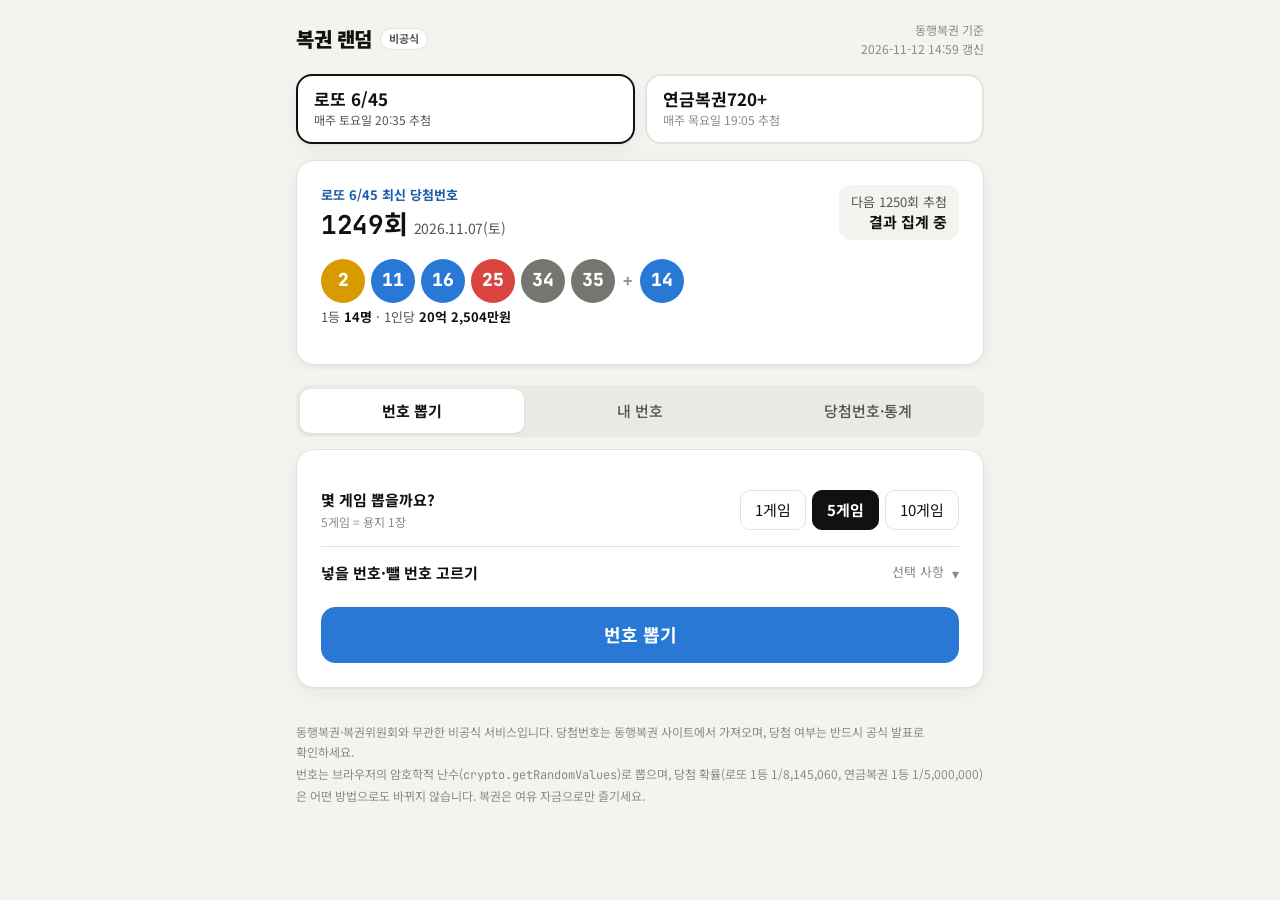
==== index.html @ 6dc37187 "첫 업로드" ====
<!doctype html>
<html lang="ko">
<head>
<meta charset="utf-8">
<meta name="viewport" content="width=device-width, initial-scale=1">
<title>복권 랜덤 번호</title>
<meta name="description" content="연금복권720+, 로또 6/45 비공식 랜덤 번호 생성기. 최신 당첨번호, 내 번호 당첨 확인, 역대 당첨번호 통계.">
<link rel="preconnect" href="https://fonts.googleapis.com">
<link rel="preconnect" href="https://fonts.gstatic.com" crossorigin>
<link href="https://fonts.googleapis.com/css2?family=Noto+Sans+KR:wght@400;500;700;900&family=JetBrains+Mono:wght@600;800&display=swap" rel="stylesheet">
<link rel="stylesheet" href="style.css">
</head>
<body>
<div class="wrap">
  <header class="topbar">
    <div class="brand">복권 랜덤 <span class="badge">비공식</span></div>
    <div class="updated" id="updated"></div>
  </header>

  <!-- 복권 선택 -->
  <nav class="gameswitch" role="tablist" aria-label="복권 선택">
    <button role="tab" id="sw-lotto" data-game="lotto" aria-controls="game-lotto" aria-selected="false"><b>로또 6/45</b><small>매주 토요일 20:35 추첨</small></button>
    <button role="tab" id="sw-pension" data-game="pension" aria-controls="game-pension" aria-selected="true"><b>연금복권720+</b><small>매주 목요일 19:05 추첨</small></button>
  </nav>

  <!-- =================== 로또 6/45 =================== -->
  <div id="game-lotto" role="tabpanel" aria-labelledby="sw-lotto" hidden>
    <section class="card" id="l-latest" aria-label="로또 최신 당첨번호"></section>

    <nav class="tabs" aria-label="로또 메뉴">
      <div class="tabs-inner" role="tablist" id="l-tabs">
        <button role="tab" data-tab="gen" aria-controls="l-panel-gen" aria-selected="true">번호 뽑기</button>
        <button role="tab" data-tab="saved" aria-controls="l-panel-saved" aria-selected="false">내 번호<span class="count" id="l-savedCount" hidden></span></button>
        <button role="tab" data-tab="draws" aria-controls="l-panel-draws" aria-selected="false">당첨번호·통계</button>
      </div>
    </nav>

    <section id="l-panel-gen" role="tabpanel">
      <div class="card">
        <div class="opt">
          <div class="name">몇 게임 뽑을까요?<small>5게임 = 용지 1장</small></div>
          <div class="seg" id="l-countSeg">
            <button aria-pressed="false" data-v="1">1게임</button>
            <button aria-pressed="true" data-v="5">5게임</button>
            <button aria-pressed="false" data-v="10">10게임</button>
          </div>
        </div>
        <details class="adv">
          <summary>넣을 번호·뺄 번호 고르기 <span class="state" id="l-pickState">선택 사항</span></summary>
          <div class="adv-body">
            <div class="picker-legend"><span><i style="background:var(--accent)"></i>한 번 누르면 꼭 넣기 (최대 5개)</span><span><i style="background:var(--surface-3)"></i>두 번 누르면 빼기</span></div>
            <div class="picker" id="l-picker"></div>
            <p class="pick-summary" id="l-pickSummary"></p>
            <button class="linkbtn" id="l-pickClear" type="button">모두 지우기</button>
          </div>
        </details>
        <button class="btn primary" id="l-genBtn">번호 뽑기</button>
      </div>

      <div class="card section-gap" id="l-resultCard" hidden>
        <div class="results-head">
          <h3>뽑은 번호</h3>
          <div class="results-actions">
            <button class="btn ghost" id="l-copyAllBtn">전체 복사</button>
            <button class="btn ghost" id="l-saveAllBtn">전체 저장</button>
          </div>
        </div>
        <div class="tickets" id="l-tickets" aria-live="polite"></div>
      </div>
    </section>

    <section id="l-panel-saved" role="tabpanel" hidden>
      <div class="card">
        <div class="results-head">
          <div><h3>내 로또 번호</h3><p class="sub" style="margin:0" id="l-savedSub"></p></div>
          <button class="btn ghost" id="l-clearSaved">전체 삭제</button>
        </div>
        <div class="summary" id="l-savedSummary"></div>
        <div class="tickets" id="l-savedList"></div>
      </div>
    </section>

    <section id="l-panel-draws" role="tabpanel" hidden>
      <div class="card">
        <div class="results-head">
          <h3>회차별 당첨번호</h3>
          <form class="search" id="l-searchForm">
            <input id="l-searchInput" class="mono" inputmode="numeric" placeholder="회차" aria-label="로또 회차 검색">
            <button class="btn ghost" type="submit">찾기</button>
          </form>
        </div>
        <table class="draws" id="l-drawTable"></table>
        <div class="morebar"><button class="btn" id="l-moreBtn">더 보기</button></div>
      </div>

      <div class="card section-gap">
        <h2>로또 당첨번호에 규칙이 있을까?</h2>
        <p class="sub" id="l-statsRange"></p>
        <div class="verdict" id="l-verdict"></div>
        <div class="facts" id="l-facts"></div>
      </div>

      <div class="card">
        <h3>번호별로 나온 횟수</h3>
        <p class="sub" style="margin-bottom:12px">1~45 각 번호가 1등 번호로 나온 횟수 (보너스 제외)</p>
        <div class="legend"><span><i class="sw-bar"></i>실제 나온 횟수</span><span><i class="sw-exp"></i>완전 무작위일 때 평균</span></div>
        <div class="chart" id="l-chartFreq"></div>
        <p class="chart-note">막대가 점선 근처에서 오르내리면 무작위와 같다는 뜻입니다. 많이 나온 번호가 앞으로도 잘 나오는 것은 아닙니다.</p>
        <details class="tbl"><summary>숫자로 보기</summary><div id="l-tblFreq"></div></details>
      </div>

      <div class="card">
        <h3>번호대별 분포</h3>
        <p class="sub" style="margin-bottom:12px">41~45는 번호가 5개뿐이라 원래 절반 정도만 나옵니다</p>
        <div class="legend"><span><i class="sw-bar"></i>실제 나온 횟수</span><span><i class="sw-exp"></i>완전 무작위일 때 평균</span></div>
        <div class="chart" id="l-chartRange"></div>
        <details class="tbl"><summary>숫자로 보기</summary><div id="l-tblRange"></div></details>
      </div>

      <div class="card">
        <h3>6개 번호를 더한 값</h3>
        <p class="sub" style="margin-bottom:12px">가운데(138 근처)가 많은 건 그런 조합이 원래 많아서입니다</p>
        <div class="legend"><span><i class="sw-bar"></i>실제 나온 횟수</span><span><i class="sw-exp"></i>완전 무작위일 때 평균</span></div>
        <div class="chart" id="l-chartSum"></div>
        <details class="tbl"><summary>숫자로 보기</summary><div id="l-tblSum"></div></details>
      </div>

      <div class="card">
        <h3>홀수가 몇 개 들어 있었나</h3>
        <p class="sub" style="margin-bottom:12px">6개 번호 중 홀수의 개수</p>
        <div class="legend"><span><i class="sw-bar"></i>실제 나온 횟수</span><span><i class="sw-exp"></i>완전 무작위일 때 평균</span></div>
        <div class="chart" id="l-chartOdd"></div>
        <details class="tbl"><summary>숫자로 보기</summary><div id="l-tblOdd"></div></details>
      </div>
    </section>
  </div>

  <!-- =================== 연금복권720+ =================== -->
  <div id="game-pension" role="tabpanel" aria-labelledby="sw-pension" hidden>
    <section class="card" id="p-latest" aria-label="연금복권 최신 당첨번호"></section>

    <nav class="tabs" aria-label="연금복권 메뉴">
      <div class="tabs-inner" role="tablist" id="p-tabs">
        <button role="tab" data-tab="gen" aria-controls="p-panel-gen" aria-selected="true">번호 뽑기</button>
        <button role="tab" data-tab="saved" aria-controls="p-panel-saved" aria-selected="false">내 번호<span class="count" id="p-savedCount" hidden></span></button>
        <button role="tab" data-tab="draws" aria-controls="p-panel-draws" aria-selected="false">당첨번호·통계</button>
      </div>
    </nav>

    <section id="p-panel-gen" role="tabpanel">
      <div class="card">
        <div class="opt">
          <div class="name">몇 장 뽑을까요?</div>
          <div class="seg" id="p-countSeg">
            <button aria-pressed="false" data-v="1">1장</button>
            <button aria-pressed="false" data-v="3">3장</button>
            <button aria-pressed="true" data-v="5">5장</button>
            <button aria-pressed="false" data-v="10">10장</button>
          </div>
        </div>
        <div class="opt">
          <div class="name">조<small>1조~5조 중 하나</small></div>
          <div class="seg" id="p-groupSeg">
            <button aria-pressed="true" data-v="0">랜덤</button>
            <button aria-pressed="false" data-v="1">1</button>
            <button aria-pressed="false" data-v="2">2</button>
            <button aria-pressed="false" data-v="3">3</button>
            <button aria-pressed="false" data-v="4">4</button>
            <button aria-pressed="false" data-v="5">5</button>
          </div>
        </div>
        <details class="adv">
          <summary>원하는 숫자 넣기 <span class="state" id="p-fixState">선택 사항</span></summary>
          <div class="adv-body">
            <div class="fixrow" id="p-fixRow"></div>
            <p class="sub">숫자를 넣은 자리는 고정되고, 빈 자리만 랜덤으로 뽑습니다.</p>
            <button class="linkbtn" id="p-fixClear" type="button">모두 지우기</button>
          </div>
        </details>
        <button class="btn primary" id="p-genBtn">번호 뽑기</button>
      </div>

      <div class="card section-gap" id="p-resultCard" hidden>
        <div class="results-head">
          <h3>뽑은 번호</h3>
          <div class="results-actions">
            <button class="btn ghost" id="p-copyAllBtn">전체 복사</button>
            <button class="btn ghost" id="p-saveAllBtn">전체 저장</button>
          </div>
        </div>
        <div class="tickets" id="p-tickets" aria-live="polite"></div>
      </div>
    </section>

    <section id="p-panel-saved" role="tabpanel" hidden>
      <div class="card">
        <div class="results-head">
          <div><h3>내 연금복권 번호</h3><p class="sub" style="margin:0" id="p-savedSub"></p></div>
          <button class="btn ghost" id="p-clearSaved">전체 삭제</button>
        </div>
        <div class="summary" id="p-savedSummary"></div>
        <div class="tickets" id="p-savedList"></div>
      </div>
    </section>

    <section id="p-panel-draws" role="tabpanel" hidden>
      <div class="card">
        <div class="results-head">
          <h3>회차별 당첨번호</h3>
          <form class="search" id="p-searchForm">
            <input id="p-searchInput" class="mono" inputmode="numeric" placeholder="회차" aria-label="연금복권 회차 검색">
            <button class="btn ghost" type="submit">찾기</button>
          </form>
        </div>
        <table class="draws" id="p-drawTable"></table>
        <div class="morebar"><button class="btn" id="p-moreBtn">더 보기</button></div>
      </div>

      <div class="card section-gap">
        <h2>연금복권 당첨번호에 규칙이 있을까?</h2>
        <p class="sub" id="p-statsRange"></p>
        <div class="verdict" id="p-verdict"></div>
        <div class="facts" id="p-facts"></div>
      </div>

      <div class="card">
        <div class="chart-head">
          <div><h3>자리별로 나온 숫자</h3><p class="sub">자리를 골라 0~9가 몇 번씩 나왔는지 보세요</p></div>
          <div class="seg" id="p-posSeg"></div>
        </div>
        <div class="legend"><span><i class="sw-bar"></i>실제 나온 횟수</span><span><i class="sw-exp"></i>완전 무작위일 때 평균</span></div>
        <div class="chart" id="p-chartDigit"></div>
        <p class="chart-note">막대가 점선 근처에서 오르내리면 무작위와 같다는 뜻입니다.</p>
        <details class="tbl"><summary>숫자로 보기</summary><div id="p-tblDigit"></div></details>
      </div>

      <div class="card">
        <h3>6자리 숫자를 더한 값</h3>
        <p class="sub" style="margin-bottom:12px">예: 194892 → 1+9+4+8+9+2 = 33. 가운데가 많은 건 그런 조합이 원래 많아서입니다.</p>
        <div class="legend"><span><i class="sw-bar"></i>실제 나온 횟수</span><span><i class="sw-exp"></i>완전 무작위일 때 평균</span></div>
        <div class="chart" id="p-chartSum"></div>
        <details class="tbl"><summary>숫자로 보기</summary><div id="p-tblSum"></div></details>
      </div>

      <div class="card">
        <h3>홀수가 몇 개 들어 있었나</h3>
        <p class="sub" style="margin-bottom:12px">6자리 중 홀수(1·3·5·7·9)의 개수</p>
        <div class="legend"><span><i class="sw-bar"></i>실제 나온 횟수</span><span><i class="sw-exp"></i>완전 무작위일 때 평균</span></div>
        <div class="chart" id="p-chartOdd"></div>
        <details class="tbl"><summary>숫자로 보기</summary><div id="p-tblOdd"></div></details>
      </div>

      <div class="card">
        <h3>조별 1등 횟수</h3>
        <p class="sub" style="margin-bottom:12px">1조~5조가 뽑힌 횟수</p>
        <div class="legend"><span><i class="sw-bar"></i>실제 나온 횟수</span><span><i class="sw-exp"></i>완전 무작위일 때 평균</span></div>
        <div class="chart" id="p-chartGroup"></div>
        <details class="tbl"><summary>숫자로 보기</summary><div id="p-tblGroup"></div></details>
      </div>
    </section>
  </div>

  <footer>
    <p>동행복권·복권위원회와 무관한 비공식 서비스입니다. 당첨번호는 동행복권 사이트에서 가져오며, 당첨 여부는 반드시 공식 발표로 확인하세요.</p>
    <p>번호는 브라우저의 암호학적 난수(<span class="mono">crypto.getRandomValues</span>)로 뽑으며, 당첨 확률(로또 1등 1/8,145,060, 연금복권 1등 1/5,000,000)은 어떤 방법으로도 바뀌지 않습니다. 복권은 여유 자금으로만 즐기세요.</p>
  </footer>
</div>
<div class="toast" id="toast" role="status"></div>

<script src="data.js"></script>
<script src="data_lotto.js"></script>
<script src="common.js"></script>
<script src="pension.js"></script>
<script src="lotto.js"></script>
<script>
(() => {
  // 주소: #lotto, #lotto-stats, #pension, #pension-saved ... (예전 주소 #stats, #saved, #gen 은 연금복권)
  const sw = [...document.querySelectorAll(".gameswitch button")];
  const tabAlias = { stats: "draws", draws: "draws", saved: "saved", gen: "gen" };
  function show(game, tab){
    sw.forEach(b => { const on = b.dataset.game === game; b.setAttribute("aria-selected", on); document.getElementById(b.getAttribute("aria-controls")).hidden = !on; });
    const g = GAMES[game];
    g.tabs.select(tab || g.defaultTab());
    document.getElementById("updated").innerHTML = g.updated ? `동행복권 기준<br>${U.esc(g.updated)} 갱신` : "";
    U.sset("game", game);
  }
  sw.forEach(b => b.addEventListener("click", () => show(b.dataset.game)));
  const h = location.hash.slice(1).split("-");
  let game = U.sget("game") || "lotto", tab;
  if (GAMES[h[0]]){ game = h[0]; tab = tabAlias[h[1]]; }
  else if (tabAlias[h[0]]){ game = "pension"; tab = tabAlias[h[0]]; }
  show(game, tab);
})();
</script>
</body>
</html>
---- style.css ----
:root{
  color-scheme: light;
  --bg:#f4f3ef; --surface:#ffffff; --surface-2:#f4f3ef; --surface-3:#ebe9e3; --line:#e4e2db;
  --text:#111110; --text-2:#55544f; --muted:#8a8984;
  --accent:#2a78d6; --accent-hover:#256abf; --accent-ink:#ffffff; --accent-soft:#e6f0fc; --accent-text:#1c5cab;
  --bar:#2a78d6; --bar-hover:#1c5cab; --expected:#111110;
  --win:#0c7a0c; --win-soft:#e3f4e3;
  --g1:#2a78d6; --g2:#d9541f; --g3:#138a60; --g4:#a86f00; --g5:#6250d6;
  --shadow:0 1px 2px rgba(0,0,0,.04),0 6px 20px rgba(0,0,0,.05);
  --radius:18px;
}
@media (prefers-color-scheme: dark){
  :root:not([data-theme="light"]){
    color-scheme: dark;
    --bg:#111110; --surface:#1a1a19; --surface-2:#222220; --surface-3:#2b2b28; --line:#31312e;
    --text:#f0efec; --text-2:#c3c2b7; --muted:#8f8e86;
    --accent:#3987e5; --accent-hover:#5598e7; --accent-ink:#ffffff; --accent-soft:#16304f; --accent-text:#86b6ef;
    --bar:#3987e5; --bar-hover:#86b6ef; --expected:#f0efec;
    --win:#4cc24c; --win-soft:#173317;
    --g1:#3987e5; --g2:#d95926; --g3:#199e70; --g4:#c98500; --g5:#7d70e0;
    --shadow:none;
  }
}
:root[data-theme="dark"]{
  color-scheme: dark;
  --bg:#111110; --surface:#1a1a19; --surface-2:#222220; --surface-3:#2b2b28; --line:#31312e;
  --text:#f0efec; --text-2:#c3c2b7; --muted:#8f8e86;
  --accent:#3987e5; --accent-hover:#5598e7; --accent-ink:#ffffff; --accent-soft:#16304f; --accent-text:#86b6ef;
  --bar:#3987e5; --bar-hover:#86b6ef; --expected:#f0efec;
  --win:#4cc24c; --win-soft:#173317;
  --g1:#3987e5; --g2:#d95926; --g3:#199e70; --g4:#c98500; --g5:#7d70e0;
  --shadow:none;
}
*{box-sizing:border-box}
html{-webkit-text-size-adjust:100%}
body{margin:0;background:var(--bg);color:var(--text);font-family:"Noto Sans KR",system-ui,-apple-system,"Malgun Gothic",sans-serif;line-height:1.6;font-size:16px;word-break:keep-all}
.mono{font-family:"JetBrains Mono",ui-monospace,Consolas,monospace;font-variant-numeric:tabular-nums}
.wrap{max-width:720px;margin:0 auto;padding:0 16px}
button{font:inherit;color:inherit}
:focus-visible{outline:2px solid var(--accent);outline-offset:2px}
[hidden]{display:none!important}

/* 상단바 */
.topbar{display:flex;align-items:center;justify-content:space-between;gap:12px;padding:20px 0 16px}
.brand{display:flex;align-items:center;gap:8px;font-weight:900;font-size:20px;letter-spacing:-.02em}
.badge{font-size:11px;font-weight:700;color:var(--text-2);border:1px solid var(--line);background:var(--surface);border-radius:999px;padding:1px 8px;letter-spacing:0}
.updated{font-size:12px;color:var(--muted);text-align:right}

/* 카드 */
.card{background:var(--surface);border:1px solid var(--line);border-radius:var(--radius);padding:24px;box-shadow:var(--shadow)}
.card + .card{margin-top:16px}
@media (max-width:520px){.card{padding:18px}}
h2{font-size:20px;margin:0;letter-spacing:-.01em;line-height:1.35}
h3{font-size:17px;margin:0;line-height:1.4}
.sub{color:var(--text-2);font-size:14px;margin:4px 0 0}
.section-gap{margin-top:20px}

/* 최신 당첨번호 */
.latest-top{display:flex;justify-content:space-between;align-items:flex-start;gap:8px;flex-wrap:wrap;margin-bottom:16px}
.latest-top .eyebrow{font-size:13px;font-weight:700;color:var(--accent-text)}
.latest-top h2{font-size:26px}
.latest-top h2 .date{font-size:14px;font-weight:400;color:var(--text-2);margin-left:6px}
.next{background:var(--surface-2);border-radius:12px;padding:8px 12px;font-size:13px;color:var(--text-2);text-align:right;line-height:1.4}
.next b{display:block;color:var(--text);font-size:15px}
.prize-row{display:grid;grid-template-columns:120px 1fr;align-items:center;gap:12px;padding:12px 0}
.prize-row + .prize-row{border-top:1px dashed var(--line)}
.prize-row .lbl{font-size:14px;font-weight:700}
.prize-row .lbl small{display:block;font-size:11px;font-weight:400;color:var(--muted)}
.numline{display:flex;align-items:center;gap:6px;flex-wrap:nowrap}
.gchip{display:inline-flex;align-items:center;justify-content:center;color:#fff;border-radius:10px;font-weight:700;white-space:nowrap;flex-shrink:0}
.gchip.lg{height:44px;padding:0 12px;font-size:17px}
.gchip.sm{height:24px;padding:0 8px;font-size:13px;border-radius:6px}
.gchip.any{background:var(--surface-3);color:var(--text)}
.ball{width:44px;height:44px;border-radius:50%;display:grid;place-items:center;font-weight:800;font-size:20px;background:var(--surface-2);border:1px solid var(--line);flex-shrink:0}
@media (max-width:520px){
  .prize-row{grid-template-columns:1fr;gap:6px}
  .prize-row .lbl small{display:inline;margin-left:6px}
  .ball{width:38px;height:38px;font-size:18px}
  .gchip.lg{height:38px;font-size:15px;padding:0 10px}
  .numline{gap:4px}
}
@media (max-width:360px){.ball{width:34px;height:34px;font-size:16px}}

/* 탭: 세그먼트 */
.tabs{position:sticky;top:0;z-index:5;background:var(--bg);padding:16px 0 12px;margin-top:4px}
.tabs-inner{display:grid;grid-template-columns:repeat(3,1fr);gap:4px;background:var(--surface-3);border-radius:14px;padding:4px}
.tabs button{appearance:none;border:0;background:transparent;border-radius:10px;padding:10px 6px;font-weight:500;color:var(--text-2);cursor:pointer;font-size:15px;min-height:44px}
.tabs button[aria-selected="true"]{background:var(--surface);color:var(--text);font-weight:700;box-shadow:0 1px 3px rgba(0,0,0,.08)}
.tabs .count{display:inline-block;min-width:20px;font-size:12px;background:var(--accent);color:#fff;border-radius:999px;padding:0 6px;margin-left:4px;line-height:18px}

/* 옵션 */
.opt{display:flex;align-items:center;justify-content:space-between;gap:12px;padding:14px 0;flex-wrap:wrap}
.opt + .opt{border-top:1px solid var(--line)}
.opt .name{font-weight:700;font-size:15px}
.opt .name small{display:block;font-weight:400;font-size:12px;color:var(--muted)}
.seg{display:flex;flex-wrap:wrap;gap:6px}
.seg button{appearance:none;border:1px solid var(--line);background:var(--surface);border-radius:10px;padding:0 14px;cursor:pointer;min-height:40px;min-width:44px;font-size:15px}
.seg button[aria-pressed="true"]{background:var(--text);color:var(--surface);border-color:var(--text);font-weight:700}
details.adv{border-top:1px solid var(--line)}
details.adv summary{list-style:none;cursor:pointer;padding:14px 0;display:flex;align-items:center;gap:8px;font-weight:700;font-size:15px}
details.adv summary .state{margin-left:auto}
details.adv summary::-webkit-details-marker{display:none}
details.adv summary .state{font-weight:400;font-size:13px;color:var(--muted)}
details.adv summary::after{content:"▾";color:var(--muted);font-size:14px;line-height:1;transition:transform .15s}
details.adv[open] summary::after{transform:rotate(180deg)}
.adv-body{padding:0 0 16px}
.fixrow{display:flex;gap:6px;align-items:flex-end}
.fixcell{display:flex;flex-direction:column;align-items:center;gap:4px}
.fixcell span{font-size:11px;color:var(--muted)}
.fixrow input{width:44px;height:48px;text-align:center;font-family:"JetBrains Mono",monospace;font-weight:800;font-size:20px;border:1px solid var(--line);border-radius:10px;background:var(--surface-2);color:var(--text)}
.fixrow input:not(:placeholder-shown){border-color:var(--accent);background:var(--accent-soft)}
.fixrow input::placeholder{color:var(--muted);font-weight:600;font-size:14px}
.linkbtn{appearance:none;border:0;background:none;color:var(--accent-text);cursor:pointer;font-size:13px;padding:6px 0;margin-top:8px}
@media (max-width:360px){.fixrow input{width:38px}}
@media (max-width:520px){.opt .seg button{min-width:40px;padding:0 10px;font-size:14px}.opt .seg{gap:5px}}

.btn{appearance:none;border:1px solid var(--line);background:var(--surface);border-radius:12px;padding:0 16px;cursor:pointer;min-height:44px;font-weight:700;font-size:15px}
.btn:hover{background:var(--surface-2)}
.btn.primary{display:block;width:100%;background:var(--accent);border-color:var(--accent);color:var(--accent-ink);font-size:18px;min-height:56px;border-radius:14px;margin-top:8px}
.btn.primary:hover{background:var(--accent-hover)}
.btn.primary:disabled{opacity:.7;cursor:wait}
.btn.ghost{border-color:transparent;background:transparent;color:var(--text-2);font-weight:500;font-size:14px;min-height:36px;padding:0 10px}
.btn.ghost:hover{background:var(--surface-2);color:var(--text)}
.btn:disabled{cursor:default}

/* 결과 */
.results-head{display:flex;justify-content:space-between;align-items:center;gap:8px;flex-wrap:wrap;margin-bottom:12px}
.results-actions{display:flex;gap:6px}
.tickets{display:grid;gap:10px}
.ticket{display:flex;align-items:center;gap:10px;padding:12px;border:1px solid var(--line);border-radius:14px;background:var(--surface-2)}
.ticket .idx{font-size:12px;color:var(--muted);width:16px;text-align:center;flex-shrink:0}
.ticket .numline{flex:1;min-width:0}
.reel{width:42px;height:52px;border-radius:10px;background:var(--surface);border:1px solid var(--line);display:grid;place-items:center;font-family:"JetBrains Mono",monospace;font-weight:800;font-size:26px;flex-shrink:0}
.reel.spinning{color:var(--muted)}
.reel.landed{animation:land .22s ease-out}
.reel.fixed{border-color:var(--accent)}
@keyframes land{0%{transform:translateY(-5px)}100%{transform:none}}
.ticket .gchip{height:52px;padding:0 10px;font-size:16px}
.ticket .act{display:flex;gap:2px;flex-shrink:0}
.ticket .meta{font-size:13px;color:var(--text-2)}
.result-badge{display:inline-block;font-size:12px;font-weight:700;border-radius:999px;padding:2px 10px;white-space:nowrap}
.result-badge.win{background:var(--win-soft);color:var(--win)}
.result-badge.lose{background:var(--surface-3);color:var(--text-2)}
@media (max-width:560px){
  .ticket{flex-wrap:wrap;gap:8px 6px}
  .ticket .idx{display:none}
  .ticket .numline{flex-basis:100%}
  .reel{width:auto;flex:1;max-width:46px;height:46px;font-size:22px}
  .ticket .gchip{height:46px;font-size:14px;padding:0 8px}
  .ticket .act{margin-left:auto}
}
.empty{text-align:center;padding:28px 12px;color:var(--text-2)}
.empty p{margin:0 0 12px}
.summary{display:flex;gap:10px;flex-wrap:wrap;margin-bottom:14px}
.summary .pill{background:var(--surface-2);border-radius:12px;padding:10px 14px;font-size:13px;color:var(--text-2);flex:1;min-width:120px}
.summary .pill b{display:block;font-size:20px;color:var(--text)}

.toast{position:fixed;left:50%;bottom:24px;transform:translateX(-50%) translateY(20px);background:var(--text);color:var(--surface);padding:10px 18px;border-radius:999px;font-size:14px;opacity:0;pointer-events:none;transition:.2s;z-index:10}
.toast.show{opacity:1;transform:translateX(-50%)}

/* 당첨번호 표 */
.draws{width:100%;border-collapse:collapse;font-size:15px}
.draws th{font-size:12px;font-weight:500;color:var(--muted);text-align:left;padding:0 6px 8px;border-bottom:1px solid var(--line)}
.draws td{padding:12px 6px;border-bottom:1px solid var(--line);vertical-align:middle}
.draws tr:last-child td{border-bottom:0}
.draws .rnd{font-weight:700;white-space:nowrap}
.draws .rnd small{display:block;font-weight:400;font-size:12px;color:var(--muted)}
.draws .digits{font-family:"JetBrains Mono",monospace;font-weight:800;letter-spacing:.14em;font-size:17px}
.draws .bonus{color:var(--text-2);font-weight:600;font-size:15px}
.draws .cell1{display:flex;align-items:center;gap:8px}
.morebar{display:flex;justify-content:center;margin-top:12px}
.search{display:flex;gap:6px;align-items:center}
.search input{width:96px;height:36px;border:1px solid var(--line);border-radius:10px;padding:0 10px;background:var(--surface-2);color:var(--text);font:inherit;font-size:14px}

/* 통계 */
.verdict{display:flex;gap:12px;align-items:center;padding:16px;border-radius:14px;background:var(--win-soft);margin:16px 0}
.verdict .ic{width:36px;height:36px;border-radius:50%;background:var(--win);color:#fff;display:grid;place-items:center;font-weight:900;flex-shrink:0}
.verdict b{display:block;font-size:16px}
.verdict span{font-size:14px;color:var(--text-2)}
.facts{display:grid;grid-template-columns:repeat(3,1fr);gap:10px}
.fact{background:var(--surface-2);border-radius:14px;padding:14px}
.fact .k{font-size:13px;color:var(--text-2)}
.fact .v{font-size:22px;font-weight:800;line-height:1.3}
.fact .e{font-size:12px;color:var(--muted)}
@media (max-width:520px){.facts{gap:6px}.fact{padding:10px}.fact .k{font-size:12px;line-height:1.4}.fact .v{font-size:19px}.fact .e{font-size:11px;line-height:1.4}}
.chart-head{display:flex;justify-content:space-between;gap:12px;align-items:flex-start;flex-wrap:wrap;margin-bottom:12px}
.chart-head .seg button{min-height:34px;min-width:36px;padding:0 10px;font-size:14px}
.legend{display:flex;gap:16px;font-size:12px;color:var(--text-2);align-items:center;flex-wrap:wrap;margin-bottom:4px}
.legend i{display:inline-block;vertical-align:middle;margin-right:6px}
.legend .sw-bar{width:10px;height:10px;border-radius:2px;background:var(--bar)}
.legend .sw-exp{width:18px;border-top:2px dashed var(--expected)}
.chart{position:relative;width:100%}
.chart svg{display:block;width:100%;height:auto;overflow:visible}
.chart .grid line{stroke:var(--line)}
.chart .axis text{fill:var(--muted);font-size:11px;font-family:"JetBrains Mono",monospace}
.chart .axis .xl{fill:var(--text-2);font-size:12px}
.chart .bar{fill:var(--bar)}
.chart .bar.on{fill:var(--bar-hover)}
.chart .exp{fill:none;stroke:var(--expected);stroke-width:2;stroke-dasharray:4 4}
.chart .hit{fill:transparent;cursor:crosshair}
.tip{position:absolute;pointer-events:none;background:var(--text);color:var(--surface);font-size:12px;padding:6px 10px;border-radius:8px;white-space:nowrap;transform:translate(-50%,calc(-100% - 10px));opacity:0;transition:opacity .1s;z-index:2}
.tip.show{opacity:1}
.tip .t{opacity:.75}
.chart-note{font-size:13px;color:var(--text-2);margin:8px 0 0}
details.tbl{margin-top:8px;font-size:13px}
details.tbl summary{cursor:pointer;color:var(--muted)}
details.tbl table{border-collapse:collapse;margin-top:8px;width:100%;font-variant-numeric:tabular-nums}
details.tbl th,details.tbl td{border-bottom:1px solid var(--line);padding:4px 8px;text-align:right}
details.tbl th:first-child,details.tbl td:first-child{text-align:left}

footer{padding:32px 0 48px;color:var(--muted);font-size:12px;line-height:1.7}
footer p{margin:2px 0}
@media (prefers-reduced-motion: reduce){.reel.landed{animation:none}.toast{transition:none}}

/* ===== 복권 전환 ===== */
.gameswitch{display:grid;grid-template-columns:1fr 1fr;gap:10px;margin-bottom:16px}
.gameswitch button{appearance:none;text-align:left;border:2px solid var(--line);background:var(--surface);border-radius:16px;padding:12px 16px;cursor:pointer;min-height:64px;display:flex;flex-direction:column;justify-content:center}
.gameswitch button b{font-size:17px;line-height:1.3}
.gameswitch button small{font-size:12px;color:var(--muted)}
.gameswitch button[aria-selected="true"]{border-color:var(--text);box-shadow:var(--shadow)}
.gameswitch button[aria-selected="true"] small{color:var(--text-2)}

/* ===== 로또 공 (번호대별 색) ===== */
:root{--b1:#d99a00;--b2:#2a78d6;--b3:#d9443f;--b4:#76756f;--b5:#138a60}
.lball{width:44px;height:44px;border-radius:50%;display:grid;place-items:center;font-family:"JetBrains Mono",monospace;font-weight:800;font-size:18px;color:#fff;flex-shrink:0;background:var(--surface-3)}
.lball.r1{background:var(--b1)}.lball.r2{background:var(--b2)}.lball.r3{background:var(--b3)}.lball.r4{background:var(--b4)}.lball.r5{background:var(--b5)}
.lball.sm{width:30px;height:30px;font-size:13px}
.lball.md{width:40px;height:40px;font-size:16px}
.lball.spinning{background:var(--surface);color:var(--muted);border:1px solid var(--line)}
.lball.landed{animation:land .22s ease-out}
.lball.fixed{box-shadow:0 0 0 2px var(--surface),0 0 0 4px var(--accent)}
.plus{color:var(--muted);font-weight:700;padding:0 2px;flex-shrink:0}
.ballrow{display:flex;align-items:center;gap:6px;flex-wrap:nowrap}
@media (max-width:520px){
  .lball{width:38px;height:38px;font-size:16px}
  .lball.md{width:36px;height:36px;font-size:15px}
  .lball.sm{width:26px;height:26px;font-size:12px}
  .ballrow{gap:4px}
}
@media (max-width:360px){.lball{width:33px;height:33px;font-size:14px}.lball.md{width:32px;height:32px;font-size:13px}}
.ticket .gl{font-weight:800;width:18px;color:var(--text-2);flex-shrink:0;font-family:"JetBrains Mono",monospace}
.prize-info{font-size:13px;color:var(--text-2);margin-top:4px}
.prize-info b{color:var(--text)}

/* ===== 번호 선택판 ===== */
.picker-legend{display:flex;gap:14px;font-size:12px;color:var(--text-2);margin-bottom:10px;flex-wrap:wrap}
.picker-legend i{display:inline-block;width:12px;height:12px;border-radius:50%;vertical-align:middle;margin-right:5px}
.picker{display:grid;grid-template-columns:repeat(9,minmax(0,1fr));gap:5px}
.picker button{appearance:none;aspect-ratio:1;width:100%;border:1px solid var(--line);background:var(--surface);border-radius:50%;cursor:pointer;font-family:"JetBrains Mono",monospace;font-weight:700;font-size:14px;padding:0;min-width:0}
@media (max-width:400px){.picker button{font-size:12px}}
.picker button.inc{background:var(--accent);border-color:var(--accent);color:#fff}
.picker button.exc{background:var(--surface-3);color:var(--muted);text-decoration:line-through}
.pick-summary{font-size:13px;color:var(--text-2);margin-top:10px;min-height:20px}
@media (min-width:600px){.picker{grid-template-columns:repeat(15,minmax(0,1fr))}}
.draws .balls-cell{display:flex;gap:3px;align-items:center;flex-wrap:nowrap}
.draws .win1{font-size:12px;color:var(--text-2);white-space:nowrap}
@media (max-width:560px){.draws .hide-sm{display:none}}
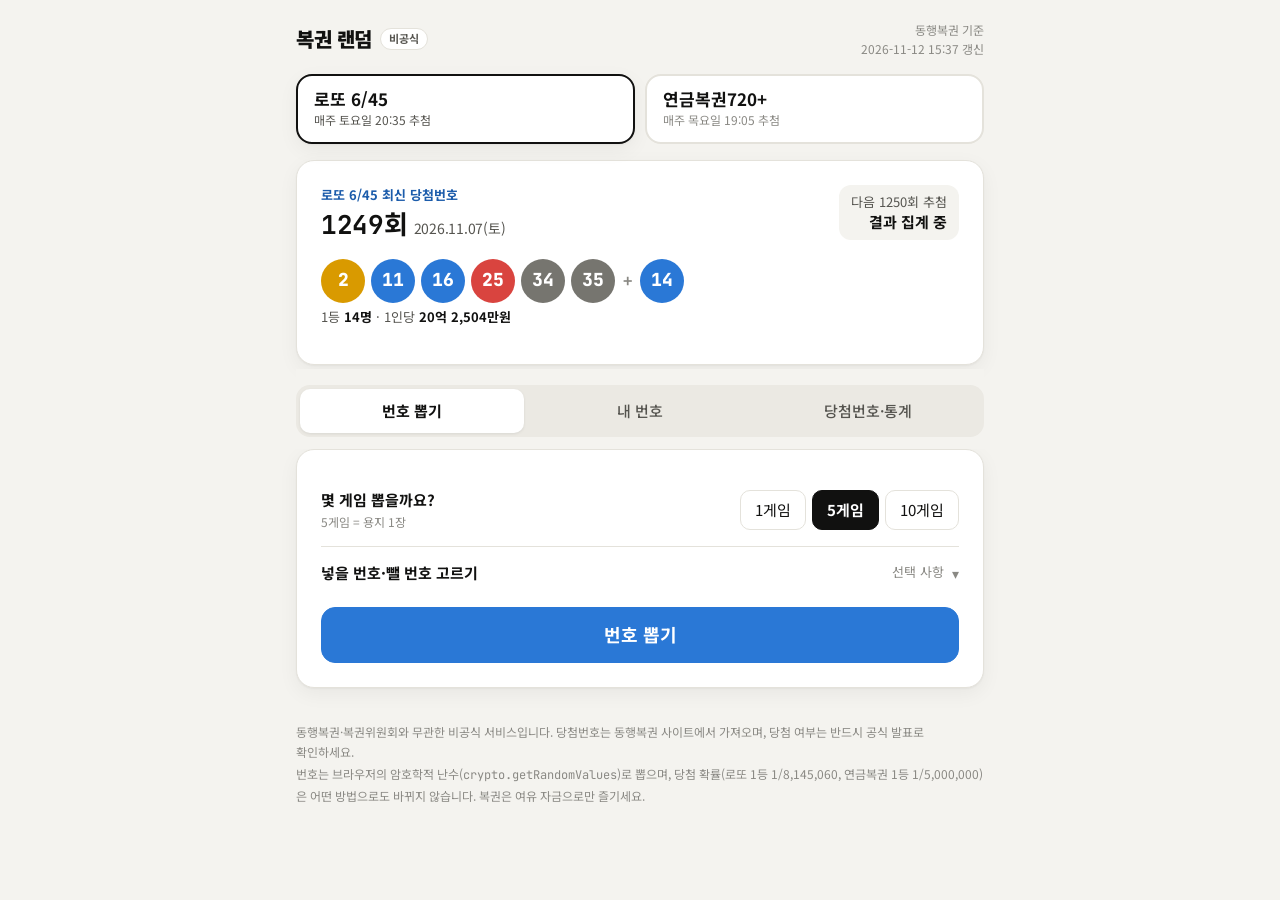
==== commit c871e0c0: "아이폰 홈 화면 추가 지원: 아이콘, manifest, iOS 메타 태그 Co-Authored-By: Claude Opus 5.5 <noreply@anthropic.com>" ====
--- a/index.html
+++ b/index.html
@@ -5,6 +5,15 @@
 <meta name="viewport" content="width=device-width, initial-scale=1">
 <title>복권 랜덤 번호</title>
 <meta name="description" content="연금복권720+, 로또 6/45 비공식 랜덤 번호 생성기. 최신 당첨번호, 내 번호 당첨 확인, 역대 당첨번호 통계.">
+<link rel="manifest" href="manifest.json">
+<link rel="apple-touch-icon" href="icons/apple-touch-icon.png">
+<link rel="icon" type="image/png" sizes="192x192" href="icons/icon-192.png">
+<meta name="apple-mobile-web-app-capable" content="yes">
+<meta name="mobile-web-app-capable" content="yes">
+<meta name="apple-mobile-web-app-title" content="복권 랜덤">
+<meta name="apple-mobile-web-app-status-bar-style" content="default">
+<meta name="theme-color" content="#f4f3ef" media="(prefers-color-scheme: light)">
+<meta name="theme-color" content="#111110" media="(prefers-color-scheme: dark)">
 <link rel="preconnect" href="https://fonts.googleapis.com">
 <link rel="preconnect" href="https://fonts.gstatic.com" crossorigin>
 <link href="https://fonts.googleapis.com/css2?family=Noto+Sans+KR:wght@400;500;700;900&family=JetBrains+Mono:wght@600;800&display=swap" rel="stylesheet">
